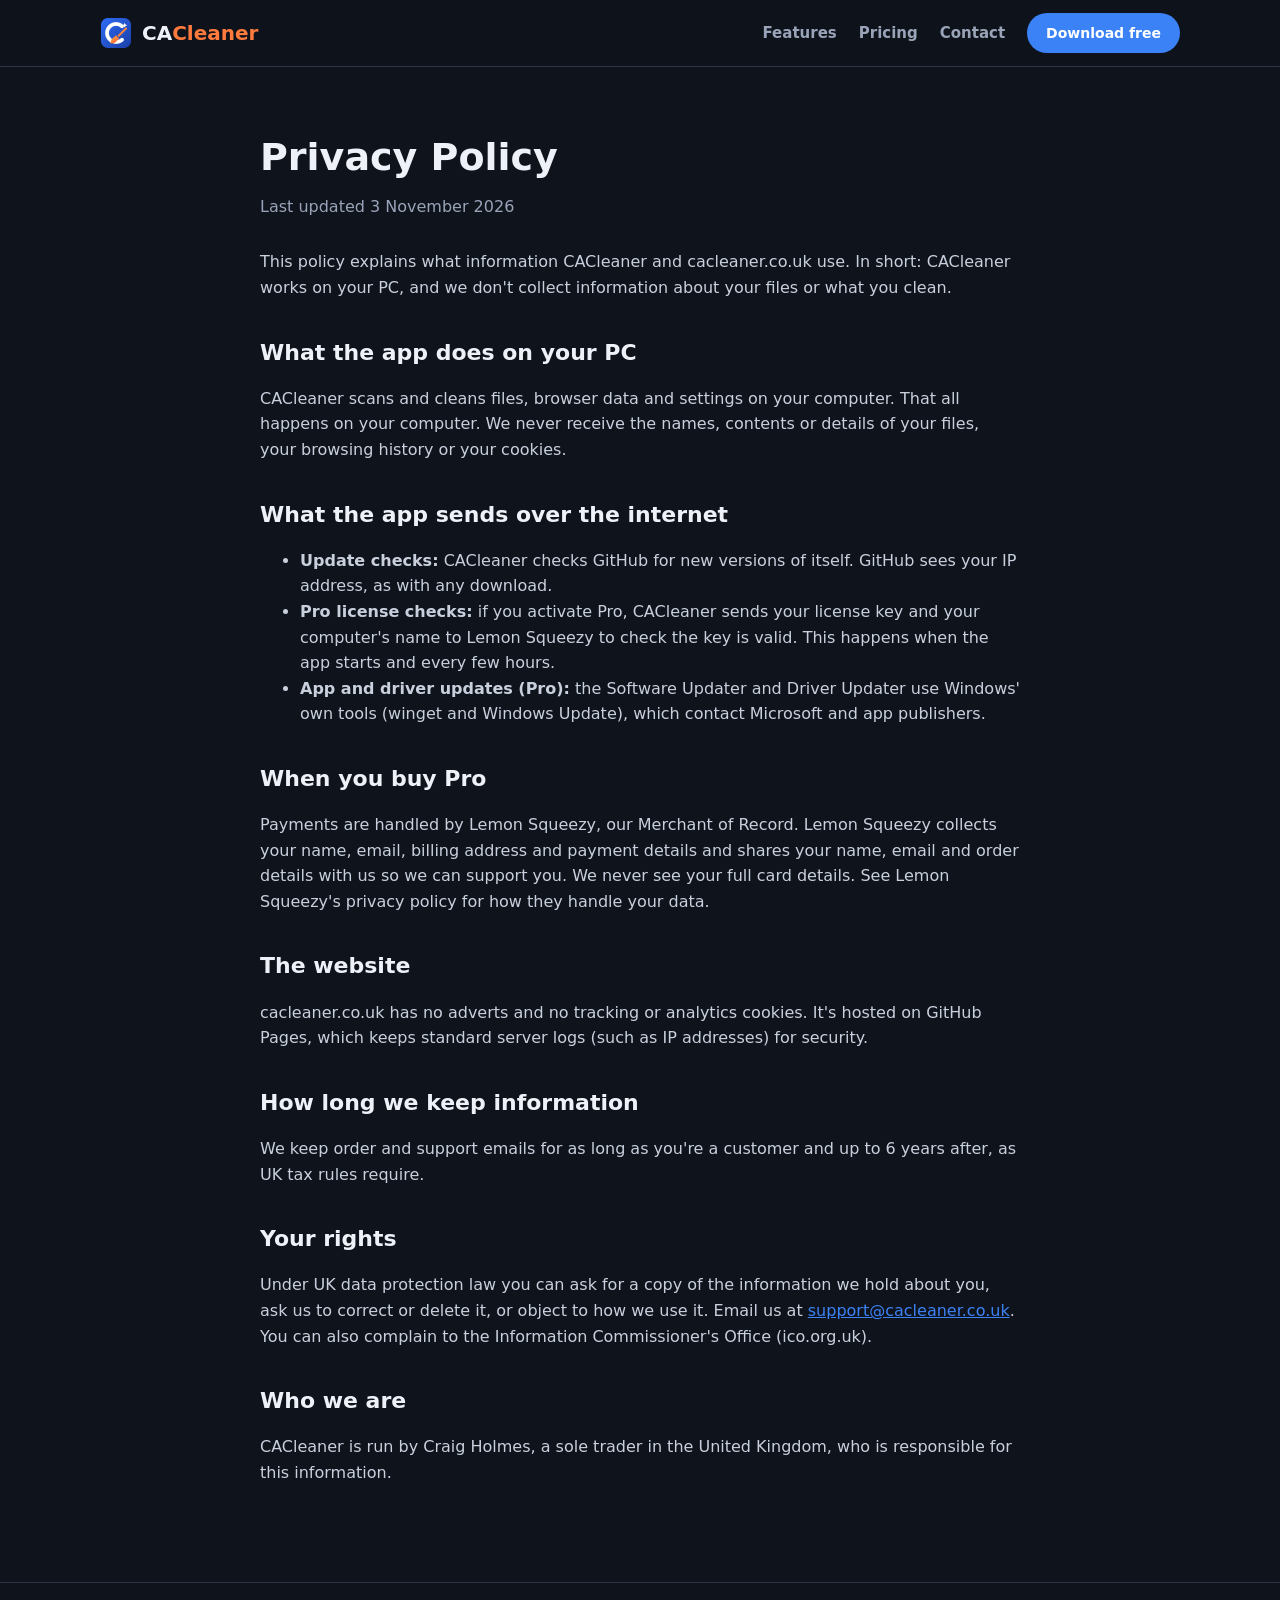
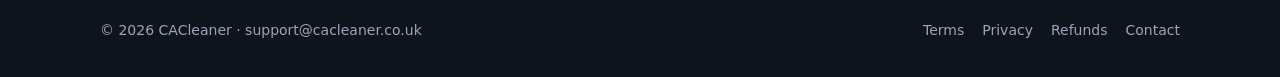
==== privacy.html @ 01da7c81 "Website 2026-11-03 12:50" ====
<!doctype html>
<html lang="en-GB">
<head>
  <meta charset="utf-8">
  <meta name="viewport" content="width=device-width, initial-scale=1">
  <title>Privacy Policy · CACleaner</title>
  <link rel="icon" href="img/icon.png">
  <link rel="stylesheet" href="style.css">
</head>
<body>
  <header class="top">
    <div class="wrap">
      <a class="logo" href="index.html"><img src="img/icon.png" alt=""><span>CA<b>Cleaner</b></span></a>
      <nav>
        <a href="index.html#features">Features</a>
        <a href="index.html#pricing">Pricing</a>
        <a href="contact.html">Contact</a>
        <a class="btn primary small" data-download href="#">Download free</a>
      </nav>
    </div>
  </header>
  <main class="doc">
    <h1>Privacy Policy</h1>
    <div class="updated">Last updated 3 November 2026</div>

    <p>This policy explains what information CACleaner and cacleaner.co.uk use. In short: CACleaner works on your PC, and we don't collect information about your files or what you clean.</p>
    <h2>What the app does on your PC</h2>
    <p>CACleaner scans and cleans files, browser data and settings on your computer. That all happens on your computer. We never receive the names, contents or details of your files, your browsing history or your cookies.</p>
    <h2>What the app sends over the internet</h2>
    <ul>
      <li><b>Update checks:</b> CACleaner checks GitHub for new versions of itself. GitHub sees your IP address, as with any download.</li>
      <li><b>Pro license checks:</b> if you activate Pro, CACleaner sends your license key and your computer's name to Lemon Squeezy to check the key is valid. This happens when the app starts and every few hours.</li>
      <li><b>App and driver updates (Pro):</b> the Software Updater and Driver Updater use Windows' own tools (winget and Windows Update), which contact Microsoft and app publishers.</li>
    </ul>
    <h2>When you buy Pro</h2>
    <p>Payments are handled by Lemon Squeezy, our Merchant of Record. Lemon Squeezy collects your name, email, billing address and payment details and shares your name, email and order details with us so we can support you. We never see your full card details. See Lemon Squeezy's privacy policy for how they handle your data.</p>
    <h2>The website</h2>
    <p>cacleaner.co.uk has no adverts and no tracking or analytics cookies. It's hosted on GitHub Pages, which keeps standard server logs (such as IP addresses) for security.</p>
    <h2>How long we keep information</h2>
    <p>We keep order and support emails for as long as you're a customer and up to 6 years after, as UK tax rules require.</p>
    <h2>Your rights</h2>
    <p>Under UK data protection law you can ask for a copy of the information we hold about you, ask us to correct or delete it, or object to how we use it. Email us at <a data-contact href="#"></a>. You can also complain to the Information Commissioner's Office (ico.org.uk).</p>
    <h2>Who we are</h2>
    <p>CACleaner is run by Craig Holmes, a sole trader in the United Kingdom, who is responsible for this information.</p>
  </main>
  <footer>
    <div class="wrap">
      <div>© <span data-year>2026</span> CACleaner · <a data-contact href="#"></a></div>
      <nav>
        <a href="terms.html">Terms</a>
        <a href="privacy.html">Privacy</a>
        <a href="refunds.html">Refunds</a>
        <a href="contact.html">Contact</a>
      </nav>
    </div>
  </footer>
  <script src="site.js"></script>
</body>
</html>
---- style.css ----
:root {
  --bg: #0f131c;
  --panel: #171d2a;
  --card: #1e2535;
  --line: #2c3548;
  --text: #eef1f7;
  --muted: #9aa4b8;
  --accent: #3b82f6;
  --orange: #ff7a3d;
  --good: #34c77b;
}
* { box-sizing: border-box; }
html { scroll-behavior: smooth; }
body { margin: 0; background: var(--bg); color: var(--text); font: 16px/1.6 "Segoe UI", system-ui, -apple-system, sans-serif; }
a { color: var(--accent); }
img { max-width: 100%; }
.wrap { max-width: 1120px; margin: 0 auto; padding: 0 20px; }

/* header */
.top { position: sticky; top: 0; z-index: 10; background: rgba(15, 19, 28, .88); backdrop-filter: blur(10px); border-bottom: 1px solid var(--line); }
.top .wrap { display: flex; align-items: center; gap: 24px; height: 66px; }
.logo { display: flex; align-items: center; gap: 10px; font-weight: 700; font-size: 20px; color: var(--text); text-decoration: none; }
.logo img { width: 32px; height: 32px; }
.logo b { color: var(--orange); }
.top nav { display: flex; gap: 22px; margin-left: auto; align-items: center; }
.top nav a { color: var(--muted); text-decoration: none; font-weight: 600; font-size: 15px; }
.top nav a:hover { color: var(--text); }

/* buttons */
.btn { display: inline-flex; align-items: center; justify-content: center; gap: 8px; border-radius: 999px; padding: 12px 26px; font-weight: 700; text-decoration: none; border: 1px solid transparent; cursor: pointer; font-size: 16px; }
.btn.primary { background: var(--accent); color: #fff; }
.btn.primary:hover { filter: brightness(1.1); }
.btn.orange { background: linear-gradient(90deg, #ffb23d, #ff5a36); color: #fff; }
.btn.ghost { border-color: #46516a; color: var(--text); }
.btn.ghost:hover { background: var(--card); }
.btn.small { padding: 8px 18px; font-size: 14px; }
.top .btn.small { color: #fff; }

/* hero */
.hero { padding: 80px 0 40px; text-align: center; }
.hero h1 { font-size: clamp(34px, 5vw, 56px); line-height: 1.1; margin: 0 0 18px; letter-spacing: -.5px; }
.hero h1 span { background: linear-gradient(90deg, #5b9bff, #ff7a3d); -webkit-background-clip: text; background-clip: text; color: transparent; }
.hero p.lead { color: var(--muted); font-size: 19px; max-width: 640px; margin: 0 auto 30px; }
.hero .ctas { display: flex; gap: 14px; justify-content: center; flex-wrap: wrap; }
.hero .small-note { color: var(--muted); font-size: 13.5px; margin-top: 14px; }
.shot { margin: 50px auto 0; border-radius: 14px; border: 1px solid var(--line); box-shadow: 0 30px 80px rgba(0, 0, 0, .55); display: block; }

/* sections */
section { padding: 70px 0; }
section h2 { font-size: 34px; text-align: center; margin: 0 0 10px; }
section p.sub { text-align: center; color: var(--muted); margin: 0 auto 40px; max-width: 620px; }
.grid { display: grid; grid-template-columns: repeat(auto-fit, minmax(240px, 1fr)); gap: 18px; }
.feature { background: var(--panel); border: 1px solid var(--line); border-radius: 14px; padding: 22px; }
.feature .ic { width: 44px; height: 44px; border-radius: 12px; background: rgba(59, 130, 246, .15); color: var(--accent); display: flex; align-items: center; justify-content: center; margin-bottom: 12px; }
.feature h3 { margin: 0 0 6px; font-size: 18px; }
.feature p { margin: 0; color: var(--muted); font-size: 15px; }
.feature .pro { font-size: 11px; font-weight: 800; padding: 1px 7px; border-radius: 5px; background: linear-gradient(90deg, #ffb23d, #ff5a36); color: #fff; margin-left: 6px; vertical-align: 2px; }
.split { display: grid; grid-template-columns: 1fr 1fr; gap: 40px; align-items: center; }
.split h2, .split p.sub { text-align: left; margin-left: 0; }
.split ul { color: var(--muted); padding-left: 20px; }
.split li { margin: 6px 0; }

/* pricing */
.plans { display: grid; grid-template-columns: repeat(2, minmax(0, 360px)); gap: 22px; justify-content: center; }
.plan { background: var(--panel); border: 1px solid var(--line); border-radius: 16px; padding: 30px; display: flex; flex-direction: column; }
.plan.best { border: 2px solid var(--orange); position: relative; }
.plan.best::before { content: "Best value"; position: absolute; top: -13px; left: 50%; transform: translateX(-50%); background: var(--orange); color: #fff; font-size: 12px; font-weight: 800; padding: 3px 12px; border-radius: 99px; }
.plan h3 { margin: 0; font-size: 22px; }
.price { font-size: 42px; font-weight: 800; margin: 10px 0 2px; }
.price small { font-size: 16px; color: var(--muted); font-weight: 600; }
.plan .per { color: var(--muted); font-size: 14px; margin-bottom: 18px; }
.plan ul { list-style: none; padding: 0; margin: 0 0 24px; flex: 1; }
.plan li { padding: 6px 0; display: flex; gap: 10px; }
.plan li::before { content: "✓"; color: var(--good); font-weight: 800; }
.plan li.no { color: #5f6a80; }
.plan li.no::before { content: "–"; color: #5f6a80; }

/* faq */
.faq { max-width: 760px; margin: 0 auto; }
.faq details { background: var(--panel); border: 1px solid var(--line); border-radius: 12px; padding: 16px 20px; margin-bottom: 10px; }
.faq summary { font-weight: 700; cursor: pointer; }
.faq details p { color: var(--muted); margin: 10px 0 0; }

/* legal pages */
.doc { max-width: 800px; margin: 0 auto; padding: 60px 20px 80px; }
.doc h1 { font-size: 38px; margin: 0 0 6px; }
.doc .updated { color: var(--muted); margin-bottom: 30px; }
.doc h2 { font-size: 22px; margin: 34px 0 8px; }
.doc p, .doc li { color: #c9d0dd; }

/* footer */
footer { border-top: 1px solid var(--line); padding: 36px 0; color: var(--muted); font-size: 14px; }
footer .wrap { display: flex; flex-wrap: wrap; gap: 18px; justify-content: space-between; align-items: center; }
footer nav { display: flex; gap: 18px; flex-wrap: wrap; }
footer a { color: var(--muted); text-decoration: none; }
footer a:hover { color: var(--text); }

@media (max-width: 760px) {
  .top nav a:not(.btn) { display: none; }
  .split { grid-template-columns: 1fr; }
  .plans { grid-template-columns: 1fr; }
  section { padding: 50px 0; }
}
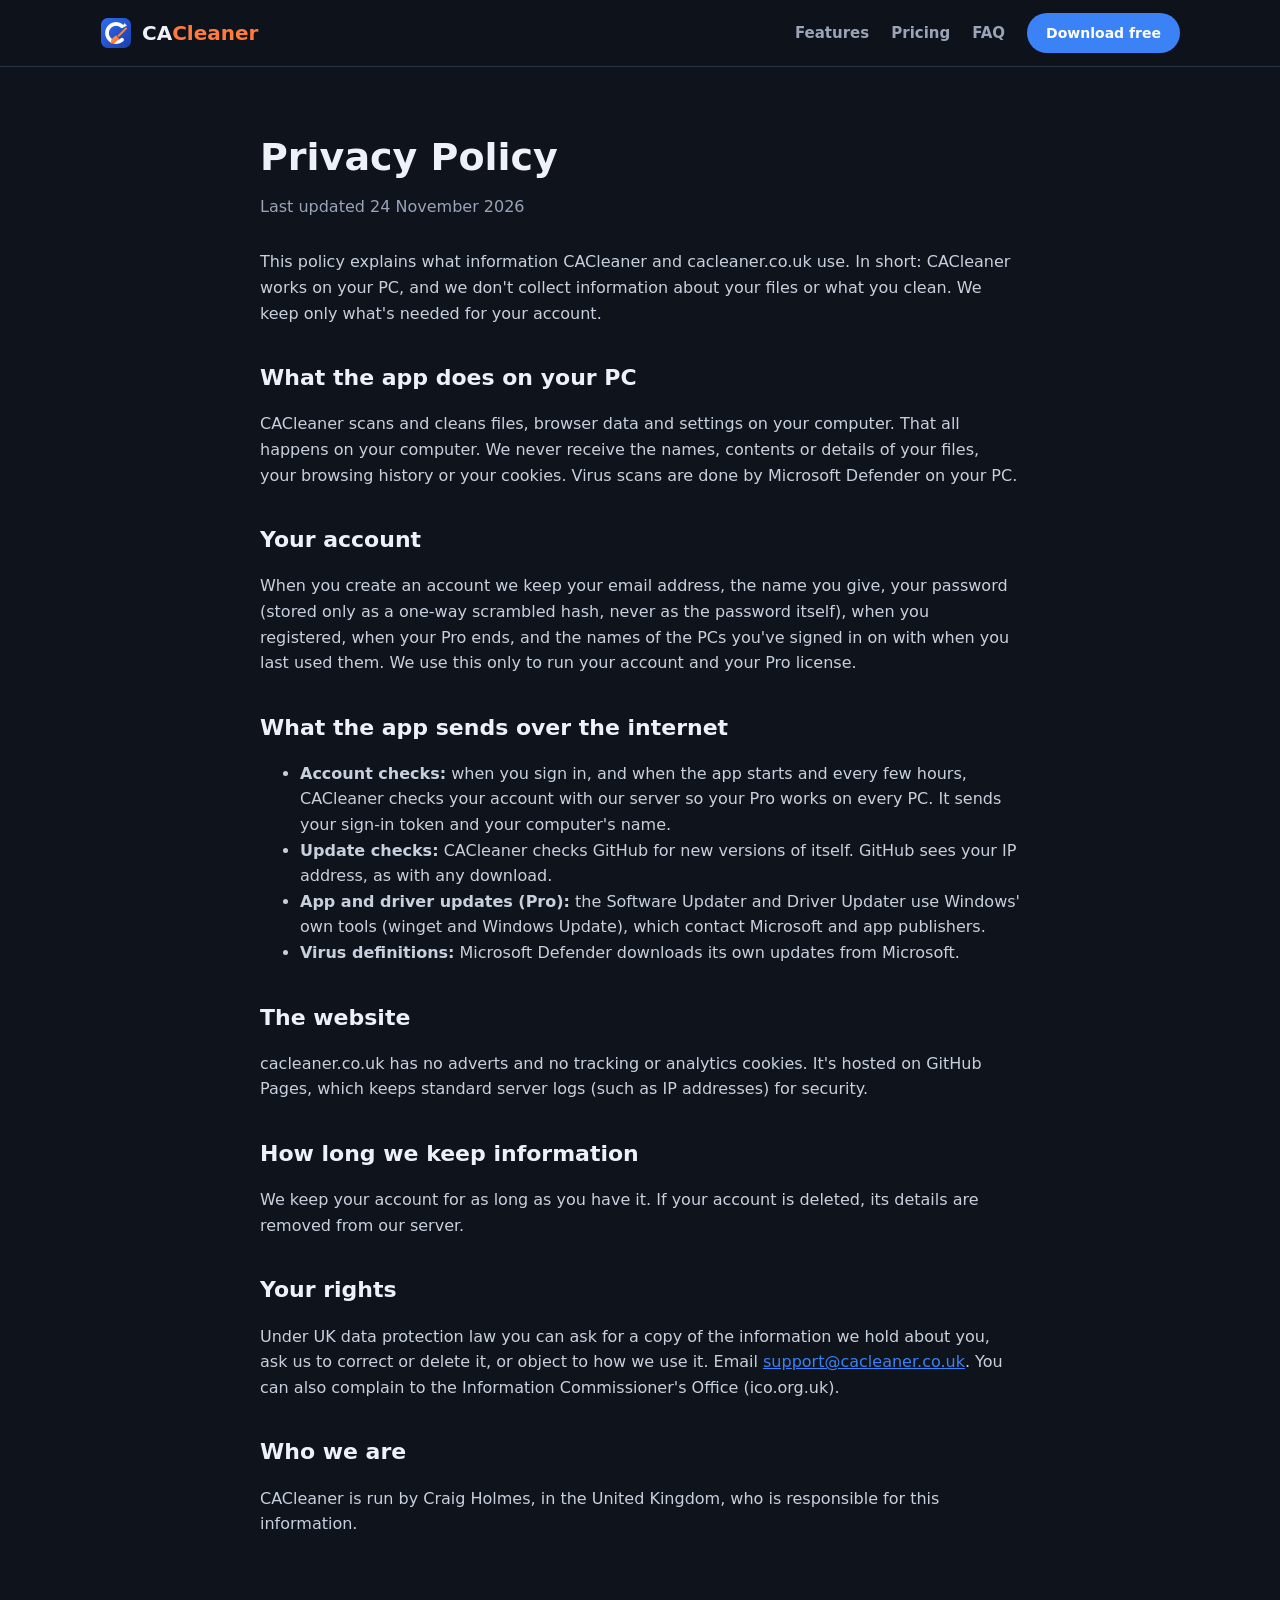
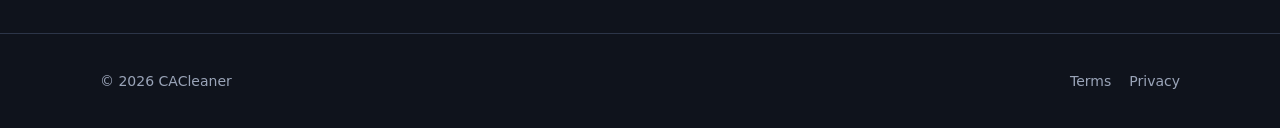
==== commit 390f8e70: "Website 2026-11-27 12:10" ====
--- a/privacy.html
+++ b/privacy.html
@@ -14,43 +14,42 @@
       <nav>
         <a href="index.html#features">Features</a>
         <a href="index.html#pricing">Pricing</a>
-        <a href="contact.html">Contact</a>
+        <a href="index.html#faq">FAQ</a>
         <a class="btn primary small" data-download href="#">Download free</a>
       </nav>
     </div>
   </header>
   <main class="doc">
     <h1>Privacy Policy</h1>
-    <div class="updated">Last updated 3 November 2026</div>
+    <div class="updated">Last updated 24 November 2026</div>
 
-    <p>This policy explains what information CACleaner and cacleaner.co.uk use. In short: CACleaner works on your PC, and we don't collect information about your files or what you clean.</p>
+    <p>This policy explains what information CACleaner and cacleaner.co.uk use. In short: CACleaner works on your PC, and we don't collect information about your files or what you clean. We keep only what's needed for your account.</p>
     <h2>What the app does on your PC</h2>
-    <p>CACleaner scans and cleans files, browser data and settings on your computer. That all happens on your computer. We never receive the names, contents or details of your files, your browsing history or your cookies.</p>
+    <p>CACleaner scans and cleans files, browser data and settings on your computer. That all happens on your computer. We never receive the names, contents or details of your files, your browsing history or your cookies. Virus scans are done by Microsoft Defender on your PC.</p>
+    <h2>Your account</h2>
+    <p>When you create an account we keep your email address, the name you give, your password (stored only as a one-way scrambled hash, never as the password itself), when you registered, when your Pro ends, and the names of the PCs you've signed in on with when you last used them. We use this only to run your account and your Pro license.</p>
     <h2>What the app sends over the internet</h2>
     <ul>
+      <li><b>Account checks:</b> when you sign in, and when the app starts and every few hours, CACleaner checks your account with our server so your Pro works on every PC. It sends your sign-in token and your computer's name.</li>
       <li><b>Update checks:</b> CACleaner checks GitHub for new versions of itself. GitHub sees your IP address, as with any download.</li>
-      <li><b>Pro license checks:</b> if you activate Pro, CACleaner sends your license key and your computer's name to Lemon Squeezy to check the key is valid. This happens when the app starts and every few hours.</li>
       <li><b>App and driver updates (Pro):</b> the Software Updater and Driver Updater use Windows' own tools (winget and Windows Update), which contact Microsoft and app publishers.</li>
+      <li><b>Virus definitions:</b> Microsoft Defender downloads its own updates from Microsoft.</li>
     </ul>
-    <h2>When you buy Pro</h2>
-    <p>Payments are handled by Lemon Squeezy, our Merchant of Record. Lemon Squeezy collects your name, email, billing address and payment details and shares your name, email and order details with us so we can support you. We never see your full card details. See Lemon Squeezy's privacy policy for how they handle your data.</p>
     <h2>The website</h2>
     <p>cacleaner.co.uk has no adverts and no tracking or analytics cookies. It's hosted on GitHub Pages, which keeps standard server logs (such as IP addresses) for security.</p>
     <h2>How long we keep information</h2>
-    <p>We keep order and support emails for as long as you're a customer and up to 6 years after, as UK tax rules require.</p>
+    <p>We keep your account for as long as you have it. If your account is deleted, its details are removed from our server.</p>
     <h2>Your rights</h2>
-    <p>Under UK data protection law you can ask for a copy of the information we hold about you, ask us to correct or delete it, or object to how we use it. Email us at <a data-contact href="#"></a>. You can also complain to the Information Commissioner's Office (ico.org.uk).</p>
+    <p>Under UK data protection law you can ask for a copy of the information we hold about you, ask us to correct or delete it, or object to how we use it. Email <a data-contact href="#"></a>. You can also complain to the Information Commissioner's Office (ico.org.uk).</p>
     <h2>Who we are</h2>
-    <p>CACleaner is run by Craig Holmes, a sole trader in the United Kingdom, who is responsible for this information.</p>
+    <p>CACleaner is run by Craig Holmes, in the United Kingdom, who is responsible for this information.</p>
   </main>
   <footer>
     <div class="wrap">
-      <div>© <span data-year>2026</span> CACleaner · <a data-contact href="#"></a></div>
+      <div>© <span data-year>2026</span> CACleaner</div>
       <nav>
         <a href="terms.html">Terms</a>
         <a href="privacy.html">Privacy</a>
-        <a href="refunds.html">Refunds</a>
-        <a href="contact.html">Contact</a>
       </nav>
     </div>
   </footer>
--- a/style.css
+++ b/style.css
@@ -101,3 +101,8 @@
   .plans { grid-template-columns: 1fr; }
   section { padding: 50px 0; }
 }
+
+/* picture on the left for alternate sections */
+.split.flip > img { order: -1; }
+.split li { margin: 6px 0; }
+@media (max-width: 760px) { .split.flip > img { order: 0; } }
